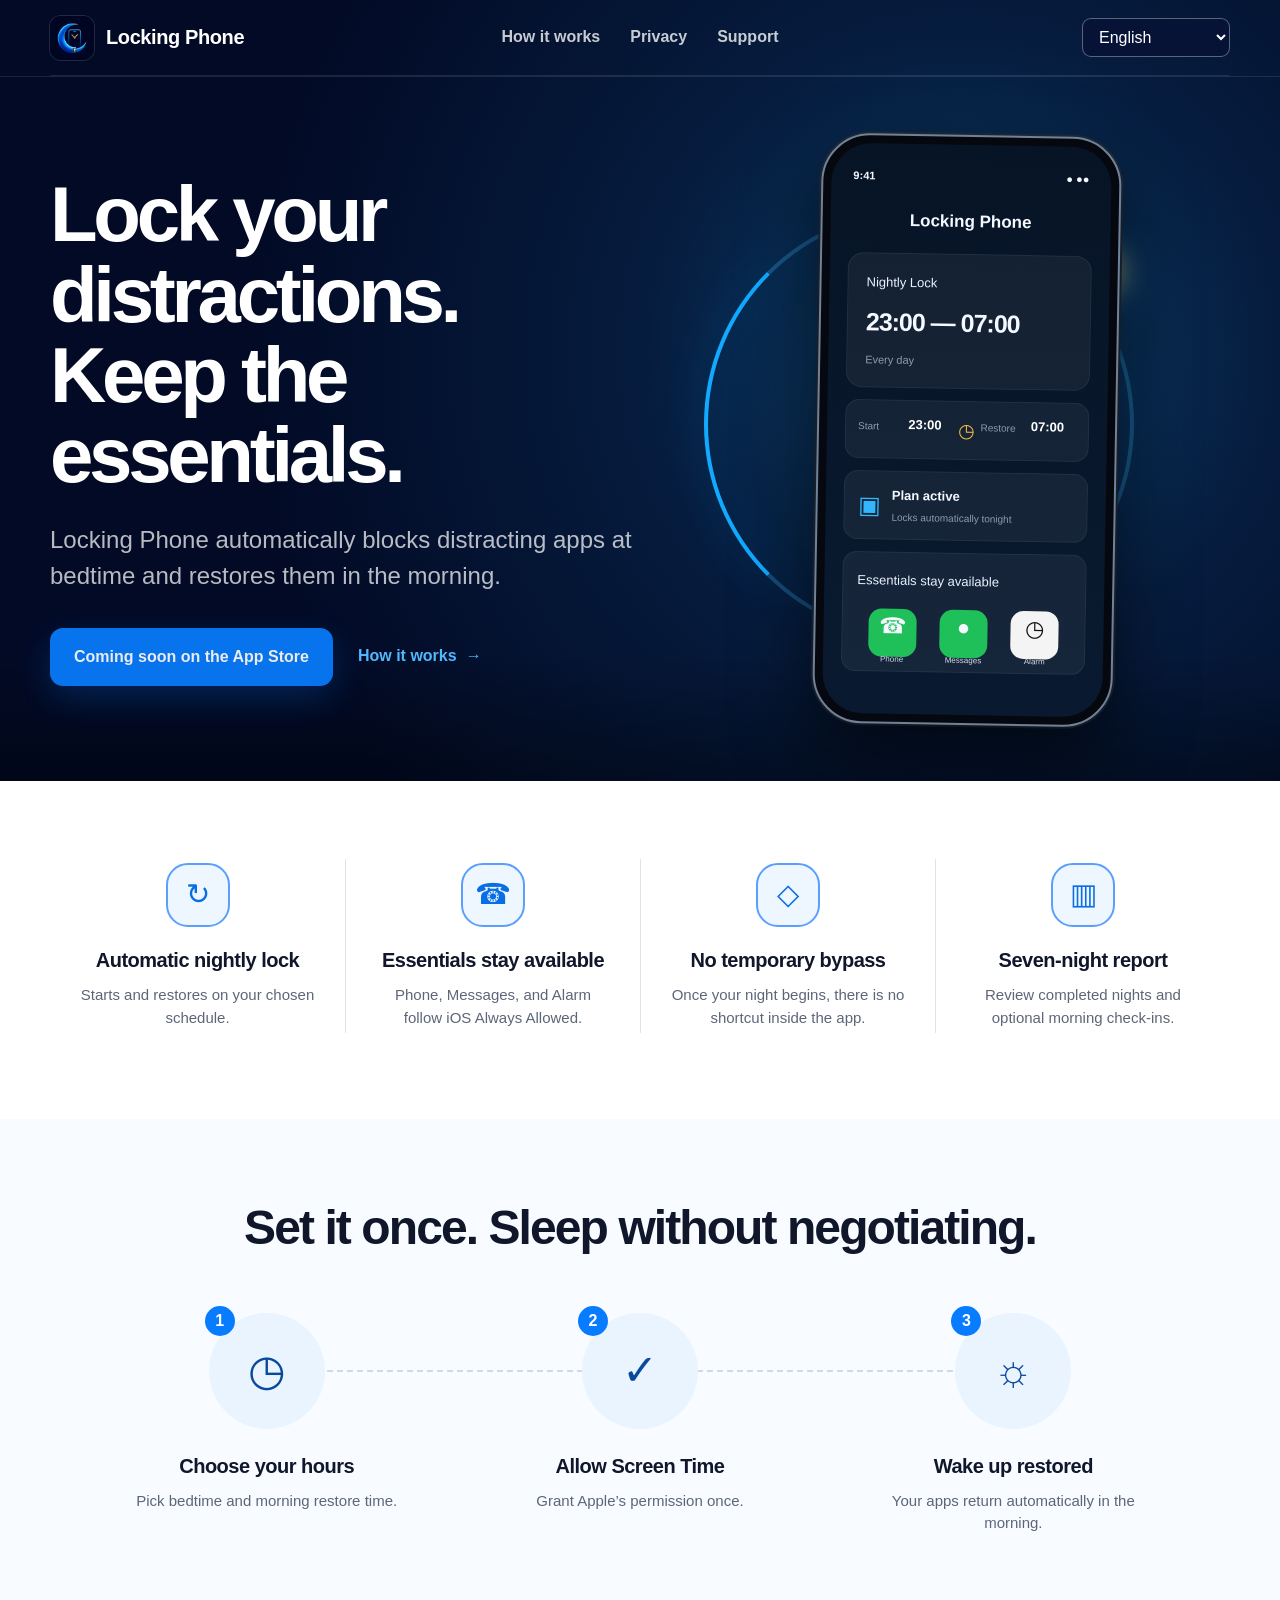
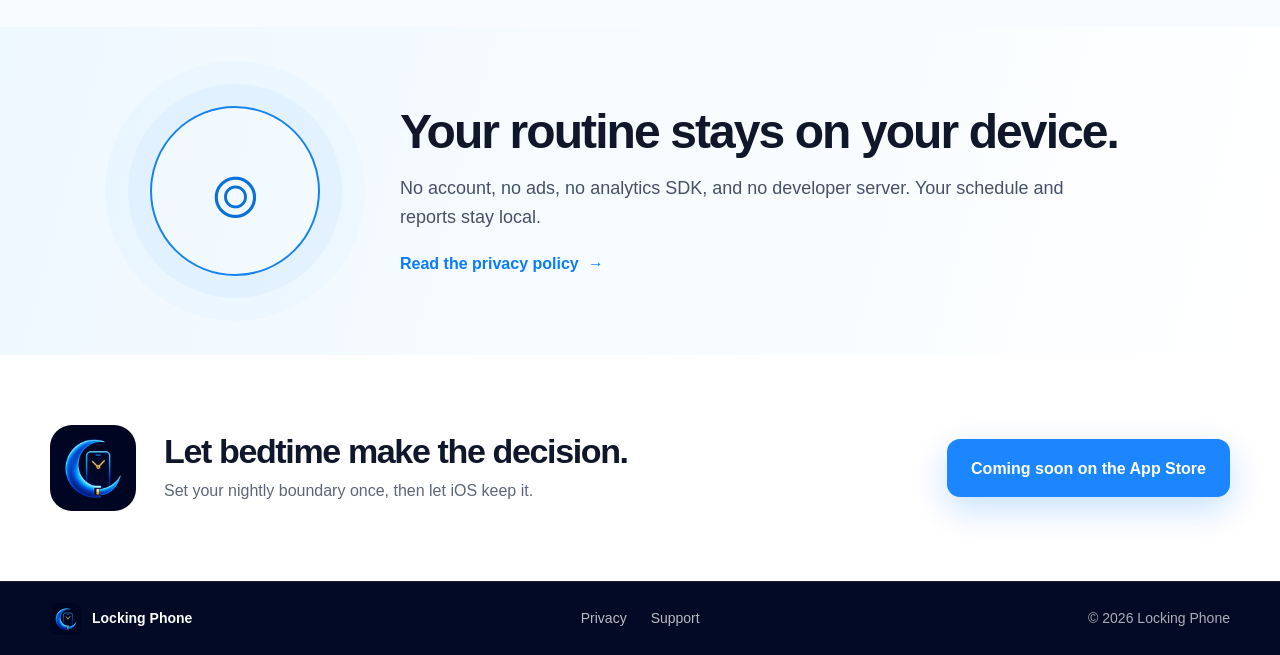
==== index.html @ f1afa605 "feat: add Locking Phone website" ====
<!doctype html>
<html lang="en">
<head>
  <meta charset="utf-8"><meta name="viewport" content="width=device-width, initial-scale=1"><meta name="color-scheme" content="light">
  <meta name="description" content="Lock distracting apps automatically at bedtime while Phone, Messages, and Alarm stay available.">
  <meta name="theme-color" content="#020a25"><meta name="robots" content="index,follow">
  <link rel="canonical" href="https://lockingphone.logihope.com/">
  <meta property="og:type" content="website"><meta property="og:site_name" content="Locking Phone"><meta property="og:title" content="Locking Phone · Lock your distractions at bedtime"><meta property="og:description" content="Automatically block distracting apps at bedtime and restore them in the morning."><meta property="og:url" content="https://lockingphone.logihope.com/"><meta property="og:image" content="https://lockingphone.logihope.com/assets/locking-phone-icon.png">
  <meta name="twitter:card" content="summary"><meta name="twitter:title" content="Locking Phone"><meta name="twitter:description" content="Lock your distractions. Keep the essentials."><meta name="twitter:image" content="https://lockingphone.logihope.com/assets/locking-phone-icon.png">
  <title>Locking Phone · Lock your distractions at bedtime</title>
  <link rel="icon" href="assets/locking-phone-icon.png"><link rel="apple-touch-icon" href="assets/locking-phone-icon.png"><link rel="stylesheet" href="styles.css">
</head>
<body class="home-page" data-page="home">
  <a class="skip-link" href="#content">Skip to content</a>
  <header class="site-header home-header"><div class="header-inner">
    <a class="brand" href="index.html" aria-label="Locking Phone home"><img src="assets/locking-phone-icon.png" alt="" width="44" height="44"><span>Locking Phone</span></a>
    <nav class="primary-nav" aria-label="Primary navigation"><a href="#how" data-home-copy="navHow">How it works</a><a href="privacy.html" data-home-copy="navPrivacy">Privacy</a><a href="support.html" data-home-copy="navSupport">Support</a></nav>
    <label class="language-control"><span class="sr-only">Language</span><select id="languageSelect" aria-label="Language"></select></label>
  </div></header>
  <main id="content">
    <section class="hero"><div class="hero-inner">
      <div class="hero-copy"><h1 data-home-copy="heroTitle">Lock your distractions.<br>Keep the essentials.</h1><p data-home-copy="heroBody">Locking Phone automatically blocks distracting apps at bedtime and restores them in the morning.</p><div class="hero-actions"><span class="store-button is-disabled" aria-disabled="true" data-home-copy="download">Coming soon on the App Store</span><a class="text-link" href="#how"><span data-home-copy="howLink">How it works</span><span aria-hidden="true">→</span></a></div></div>
      <div class="phone-stage" aria-label="Locking Phone schedule preview"><div class="moon-orbit" aria-hidden="true"></div><div class="phone-frame"><div class="phone-screen">
        <div class="phone-status"><span>9:41</span><span>● ●●</span></div><div class="phone-title">Locking Phone</div>
        <div class="schedule-card"><span class="screen-label" data-home-copy="previewLabel">Nightly Lock</span><strong>23:00 — 07:00</strong><span class="screen-muted" data-home-copy="previewEvery">Every day</span></div>
        <div class="schedule-row"><span data-home-copy="previewStart">Start</span><strong>23:00</strong><span class="clock-dot">◷</span><span data-home-copy="previewEnd">Restore</span><strong>07:00</strong></div>
        <div class="active-row"><span class="lock-symbol" aria-hidden="true">▣</span><span><strong data-home-copy="previewActive">Plan active</strong><small data-home-copy="previewHint">Locks automatically tonight</small></span></div>
        <div class="essential-card"><span class="screen-label" data-home-copy="previewAllowed">Essentials stay available</span><div class="essential-icons"><span>☎<small data-home-copy="phone">Phone</small></span><span>●<small data-home-copy="messages">Messages</small></span><span>◷<small data-home-copy="alarm">Alarm</small></span></div></div>
      </div></div></div>
    </div></section>
    <section class="benefits" aria-labelledby="benefits-title"><h2 id="benefits-title" class="sr-only">Features</h2><div class="benefit-list">
      <article><span class="feature-icon">↻</span><h3 data-home-copy="feature1Title">Automatic nightly lock</h3><p data-home-copy="feature1Body">Starts and restores on your chosen schedule.</p></article>
      <article><span class="feature-icon">☎</span><h3 data-home-copy="feature2Title">Essentials stay available</h3><p data-home-copy="feature2Body">Phone, Messages, and Alarm follow iOS Always Allowed.</p></article>
      <article><span class="feature-icon">◇</span><h3 data-home-copy="feature3Title">No temporary bypass</h3><p data-home-copy="feature3Body">Once your night begins, there is no shortcut inside the app.</p></article>
      <article><span class="feature-icon">▥</span><h3 data-home-copy="feature4Title">Seven-night report</h3><p data-home-copy="feature4Body">Review completed nights and optional morning check-ins.</p></article>
    </div></section>
    <section class="how-section" id="how"><div class="section-inner"><h2 data-home-copy="howTitle">Set it once. Sleep without negotiating.</h2><div class="steps">
      <article><span class="step-number">1</span><div class="step-illustration">◷</div><h3 data-home-copy="step1Title">Choose your hours</h3><p data-home-copy="step1Body">Pick bedtime and morning restore time.</p></article>
      <article><span class="step-number">2</span><div class="step-illustration">✓</div><h3 data-home-copy="step2Title">Allow Screen Time</h3><p data-home-copy="step2Body">Grant Apple’s permission once.</p></article>
      <article><span class="step-number">3</span><div class="step-illustration">☼</div><h3 data-home-copy="step3Title">Wake up restored</h3><p data-home-copy="step3Body">Your apps return automatically in the morning.</p></article>
    </div></div></section>
    <section class="privacy-band"><div class="privacy-inner"><div class="privacy-mark" aria-hidden="true">⌾</div><div><h2 data-home-copy="privacyTitle">Your routine stays on your device.</h2><p data-home-copy="privacyBody">No account, no ads, no analytics SDK, and no developer server. Your schedule and reports stay local.</p><a href="privacy.html" class="text-link"><span data-home-copy="privacyLink">Read the privacy policy</span><span aria-hidden="true">→</span></a></div></div></section>
    <section class="final-cta"><img src="assets/locking-phone-icon.png" alt="" width="86" height="86"><div><h2 data-home-copy="ctaTitle">Let bedtime make the decision.</h2><p data-home-copy="ctaBody">Set your nightly boundary once, then let iOS keep it.</p></div><span class="store-button is-disabled" aria-disabled="true" data-home-copy="download">Coming soon on the App Store</span></section>
  </main>
  <footer class="site-footer home-footer"><a class="footer-brand" href="index.html"><img src="assets/locking-phone-icon.png" alt="" width="32" height="32"><span>Locking Phone</span></a><nav aria-label="Footer"><a href="privacy.html" data-home-copy="navPrivacy">Privacy</a><a href="support.html" data-home-copy="navSupport">Support</a></nav><span>© <span id="copyrightYear"></span> Locking Phone</span></footer>
  <script src="home.js"></script>
</body>
</html>
---- styles.css ----
:root {
  --navy-950: #020a25;
  --navy-900: #061336;
  --ink: #10172b;
  --muted: #5d6678;
  --line: #dfe4ec;
  --blue: #087cff;
  --blue-dark: #045fd1;
  --amber: #f4b843;
  --surface: #ffffff;
  --page: #f7f9fc;
  --max-width: 1180px;
}

* { box-sizing: border-box; }

html { scroll-behavior: smooth; }

body {
  margin: 0;
  color: var(--ink);
  background: var(--surface);
  font-family: -apple-system, BlinkMacSystemFont, "Segoe UI", Roboto, Helvetica, Arial, sans-serif;
  font-size: 16px;
  line-height: 1.65;
  text-rendering: optimizeLegibility;
}

a { color: var(--blue-dark); text-underline-offset: 3px; }
a:hover { color: var(--blue); }

.skip-link {
  position: fixed;
  z-index: 100;
  top: 12px;
  left: 12px;
  padding: 9px 13px;
  border-radius: 8px;
  color: white;
  background: var(--blue-dark);
  transform: translateY(-150%);
}

.skip-link:focus { transform: translateY(0); }

.site-header {
  color: white;
  background: var(--navy-950);
  border-bottom: 1px solid rgba(255, 255, 255, 0.1);
}

.header-inner {
  width: min(calc(100% - 40px), var(--max-width));
  min-height: 76px;
  margin: 0 auto;
  display: grid;
  grid-template-columns: 1fr auto 1fr;
  align-items: center;
  gap: 28px;
}

.brand {
  display: inline-flex;
  align-items: center;
  gap: 12px;
  width: fit-content;
  color: white;
  font-size: 20px;
  font-weight: 720;
  letter-spacing: -0.02em;
  text-decoration: none;
}

.brand img {
  border-radius: 11px;
  box-shadow: 0 0 0 1px rgba(255, 255, 255, 0.12);
}

.primary-nav { display: flex; align-self: stretch; gap: 30px; }

.primary-nav a {
  position: relative;
  display: inline-flex;
  align-items: center;
  color: rgba(255, 255, 255, 0.78);
  font-weight: 620;
  text-decoration: none;
}

.primary-nav a:hover,
.primary-nav a[aria-current="page"] { color: white; }

.primary-nav a[aria-current="page"]::after {
  content: "";
  position: absolute;
  right: 0;
  bottom: 0;
  left: 0;
  height: 3px;
  background: var(--blue);
}

.language-control { justify-self: end; }

.language-control select {
  min-width: 148px;
  border: 1px solid rgba(255, 255, 255, 0.34);
  border-radius: 9px;
  padding: 9px 35px 9px 12px;
  color: white;
  background: var(--navy-900);
  font: inherit;
}

.language-control select:focus-visible,
a:focus-visible {
  outline: 3px solid var(--amber);
  outline-offset: 3px;
}

.page-shell {
  width: min(calc(100% - 40px), var(--max-width));
  min-height: calc(100vh - 150px);
  margin: 0 auto;
  display: grid;
  grid-template-columns: 220px minmax(0, 760px);
  justify-content: center;
  gap: 66px;
  padding: 46px 0 72px;
}

.toc {
  position: sticky;
  top: 28px;
  align-self: start;
  padding: 10px 28px 18px 0;
  border-right: 1px solid var(--line);
}

.toc strong {
  display: block;
  margin-bottom: 12px;
  color: var(--blue-dark);
  font-size: 14px;
}

.toc nav { display: grid; gap: 8px; }

.toc a {
  color: var(--muted);
  font-size: 14px;
  text-decoration: none;
}

.toc a:hover { color: var(--blue-dark); }

.document { min-width: 0; }

.document-header { padding-bottom: 18px; }

h1 {
  margin: 0;
  font-size: clamp(38px, 5vw, 56px);
  line-height: 1.08;
  letter-spacing: -0.045em;
}

.lead {
  margin: 9px 0 3px;
  color: var(--blue);
  font-size: clamp(19px, 2.2vw, 24px);
  font-weight: 690;
  line-height: 1.35;
}

.updated { margin: 8px 0 0; color: var(--muted); font-size: 14px; }
.intro { margin: 4px 0 30px; color: #30394d; font-size: 17px; }

.policy-section {
  padding: 0 0 25px;
  scroll-margin-top: 24px;
}

.policy-section + .policy-section { border-top: 1px solid var(--line); padding-top: 25px; }

h2 {
  margin: 0 0 8px;
  font-size: 23px;
  line-height: 1.25;
  letter-spacing: -0.025em;
}

.policy-section p { margin: 0; color: #30394d; }
.policy-section p + p { margin-top: 10px; }
.policy-section ul { margin: 10px 0 0; padding-inline-start: 22px; color: #30394d; }
.policy-section li + li { margin-top: 6px; }

.contact-box {
  margin-top: 12px;
  padding: 16px 18px;
  border-left: 4px solid var(--amber);
  background: var(--page);
}

.contact-box p { margin: 0; }

.site-footer {
  min-height: 74px;
  padding: 18px max(20px, calc((100% - var(--max-width)) / 2));
  display: flex;
  align-items: center;
  justify-content: space-between;
  gap: 24px;
  color: var(--muted);
  background: var(--page);
  border-top: 1px solid var(--line);
  font-size: 14px;
}

.site-footer nav { display: flex; gap: 24px; }
.site-footer a { color: var(--muted); text-decoration: none; }
.noscript { margin: 20px auto; max-width: 760px; padding: 20px; }
.sr-only { position: absolute; width: 1px; height: 1px; overflow: hidden; clip: rect(0, 0, 0, 0); white-space: nowrap; }

[dir="rtl"] .toc { padding: 10px 0 18px 28px; border-right: 0; border-left: 1px solid var(--line); }

@media (max-width: 820px) {
  .header-inner {
    width: min(calc(100% - 28px), var(--max-width));
    min-height: auto;
    grid-template-columns: 1fr auto;
    gap: 8px 14px;
    padding: 12px 0 0;
  }

  .brand { font-size: 18px; }
  .brand img { width: 38px; height: 38px; }
  .language-control select { min-width: 126px; max-width: 150px; }
  .primary-nav { grid-column: 1 / -1; order: 3; min-height: 48px; justify-content: center; }

  .page-shell {
    width: min(calc(100% - 32px), 720px);
    display: block;
    padding: 38px 0 56px;
  }

  .toc { display: none; }
  h1 { font-size: 39px; }
  .intro { font-size: 16px; }
  .site-footer { align-items: flex-start; flex-direction: column; gap: 10px; }
}

@media (prefers-reduced-motion: reduce) {
  html { scroll-behavior: auto; }
}

/* Marketing home */
.home-page { background: #fff; }
.home-page .site-header { position: absolute; z-index: 10; width: 100%; background: transparent; }
.home-page .site-header .header-inner { border-bottom: 1px solid rgba(255,255,255,.1); }
.home-page h2 { font-size: clamp(30px, 4vw, 48px); line-height: 1.12; letter-spacing: -.04em; }
.hero { position: relative; min-height: 720px; overflow: hidden; color: white; background: radial-gradient(circle at 75% 45%, #0b416b 0, #061c3e 30%, #020a25 68%); }
.hero::after { content:""; position:absolute; inset:auto 0 0; height:130px; background:linear-gradient(180deg, transparent, rgba(0,0,0,.32)); pointer-events:none; }
.hero-inner { position:relative; z-index:1; width:min(calc(100% - 40px), var(--max-width)); min-height:720px; margin:0 auto; padding:135px 0 56px; display:grid; grid-template-columns:1.05fr .95fr; align-items:center; gap:72px; }
.hero-copy h1 { max-width:660px; color:white; font-size:clamp(50px, 6.2vw, 78px); line-height:1.03; letter-spacing:-.055em; }
.hero-copy p { max-width:610px; margin:26px 0 0; color:rgba(255,255,255,.72); font-size:clamp(19px,2vw,24px); line-height:1.5; }
.hero-actions { margin-top:34px; display:flex; align-items:center; flex-wrap:wrap; gap:25px; }
.store-button { display:inline-flex; min-height:58px; align-items:center; justify-content:center; padding:0 24px; border-radius:13px; color:white; background:#087cff; box-shadow:0 12px 34px rgba(8,124,255,.25); font-weight:750; line-height:1.2; text-decoration:none; }
.store-button.is-disabled { cursor:default; opacity:.92; }
.text-link { display:inline-flex; align-items:center; gap:9px; color:#087cff; font-weight:720; text-decoration:none; }
.hero .text-link { color:#51b8ff; }
.phone-stage { position:relative; min-height:560px; display:grid; place-items:center; }
.moon-orbit { position:absolute; width:430px; height:430px; border:4px solid rgba(57,181,255,.3); border-left-color:#11aaff; border-radius:50%; filter:drop-shadow(0 0 22px rgba(8,156,255,.42)); transform:translate(-48px,-6px); }
.moon-orbit::after { content:""; position:absolute; width:44px; height:44px; top:37px; right:9px; border-radius:50%; background:#f7c95c; box-shadow:0 0 28px rgba(247,201,92,.7); }
.phone-frame { position:relative; z-index:2; width:300px; height:590px; padding:8px; border:2px solid #718199; border-radius:49px; background:#05080f; box-shadow:0 34px 75px rgba(0,0,0,.6),0 0 0 2px #202b38; transform:rotate(1deg); }
.phone-screen { height:100%; overflow:hidden; padding:23px 18px; border-radius:40px; color:#f5f8ff; background:linear-gradient(180deg,#071426,#091a30); }
.phone-status { display:flex; justify-content:space-between; padding:0 4px; font-size:11px; font-weight:700; }
.phone-title { margin:22px 0 18px; text-align:center; font-size:17px; font-weight:750; }
.schedule-card,.essential-card,.active-row,.schedule-row { border:1px solid rgba(255,255,255,.06); background:rgba(255,255,255,.055); }
.schedule-card { display:grid; gap:8px; padding:18px; border-radius:16px; }
.schedule-card strong { font-size:25px; letter-spacing:-.04em; }
.schedule-card strong,.schedule-row strong { direction:ltr; unicode-bidi:isolate; }
.screen-label { font-size:13px; color:#eaf2ff; }.screen-muted { font-size:11px; color:#8e9bb0; }
.schedule-row { margin-top:12px; padding:13px 12px; display:grid; grid-template-columns:1fr 1fr auto 1fr 1fr; gap:5px; align-items:end; border-radius:14px; font-size:10px; color:#8e9bb0; }
.schedule-row strong { color:white; font-size:13px; }.clock-dot { color:var(--amber); font-size:19px; grid-row:1/3; grid-column:3; align-self:center; }
.active-row { margin-top:12px; padding:13px; display:flex; align-items:center; gap:11px; border-radius:14px; }
.active-row strong,.active-row small { display:block; }.active-row strong{font-size:13px}.active-row small{margin-top:3px;color:#8e9bb0;font-size:10px}.lock-symbol{color:#32b7ff;font-size:24px}
.essential-card{margin-top:12px;padding:14px;border-radius:14px}.essential-icons{display:flex;justify-content:space-around;margin-top:15px}.essential-icons>span{display:grid;place-items:center;width:48px;height:48px;border-radius:13px;background:#1fbf59;font-size:22px}.essential-icons>span:last-child{color:#121212;background:#f4f4f5}.essential-icons small{margin-top:8px;color:#d5dbea;font-size:8px;white-space:nowrap}
.benefits { width:min(calc(100% - 40px),var(--max-width)); margin:0 auto; padding:78px 0 86px; }
.benefit-list { display:grid; grid-template-columns:repeat(4,1fr); }
.benefit-list article { padding:4px 30px; text-align:center; }.benefit-list article+article{border-inline-start:1px solid var(--line)}
.feature-icon { display:grid; place-items:center; width:64px; height:64px; margin:0 auto 21px; border:2px solid #5a9eff; border-radius:22px; color:#086ee3; background:#eef7ff; font-size:29px; }
.benefit-list h3,.steps h3 { margin:0; font-size:20px; line-height:1.2; letter-spacing:-.025em; }.benefit-list p,.steps p{margin:12px auto 0;color:var(--muted);font-size:15px;line-height:1.5}
.how-section { padding:82px 0 92px; background:#f8fbff; }.section-inner{width:min(calc(100% - 40px),1040px);margin:0 auto}.section-inner>h2{text-align:center}
.steps { position:relative; margin-top:58px; display:grid; grid-template-columns:repeat(3,1fr); gap:80px; }.steps::before{content:"";position:absolute;top:57px;left:17%;right:17%;border-top:2px dashed #cfdae8}
.steps article{position:relative;text-align:center}.step-number{position:absolute;z-index:2;top:-7px;left:calc(50% - 62px);display:grid;place-items:center;width:30px;height:30px;border-radius:50%;color:white;background:#087cff;font-weight:800}.step-illustration{position:relative;z-index:1;display:grid;place-items:center;width:116px;height:116px;margin:0 auto 25px;border-radius:50%;color:#0a4a9d;background:#eaf4ff;font-size:43px}
.privacy-band{padding:78px 20px;background:linear-gradient(105deg,#eef8ff,#fff)}.privacy-inner{width:min(100%,980px);margin:0 auto;display:grid;grid-template-columns:190px 1fr;align-items:center;gap:60px}.privacy-mark{display:grid;place-items:center;width:170px;height:170px;border:2px solid #1783ef;border-radius:50%;color:#0870db;box-shadow:0 0 0 22px rgba(8,124,255,.04),0 0 0 45px rgba(8,124,255,.025);font-size:78px}.privacy-inner p{max-width:690px;margin:15px 0 18px;color:#465167;font-size:18px}
.final-cta{width:min(calc(100% - 40px),var(--max-width));margin:0 auto;padding:70px 0;display:grid;grid-template-columns:auto 1fr auto;align-items:center;gap:28px}.final-cta img{border-radius:22px}.final-cta h2{margin:0;font-size:34px}.final-cta p{margin:8px 0 0;color:var(--muted)}
.home-footer{color:rgba(255,255,255,.67);background:var(--navy-950);border-top-color:rgba(255,255,255,.1)}.footer-brand{display:flex;align-items:center;gap:10px;color:white!important;font-weight:720;text-decoration:none}.footer-brand img{border-radius:8px}.home-footer a{color:rgba(255,255,255,.72)}
[dir="rtl"] .hero-copy,[dir="rtl"] .privacy-inner{text-align:right}

@media(max-width:900px){.hero-inner{grid-template-columns:1fr;gap:28px;padding-top:180px;text-align:center}.hero-copy h1,.hero-copy p{margin-inline:auto}.hero-actions{justify-content:center}.hero{min-height:auto}.phone-stage{min-height:600px}.benefit-list{grid-template-columns:repeat(2,1fr);gap:48px 0}.benefit-list article:nth-child(3){border-inline-start:0}.steps{gap:30px}.final-cta{grid-template-columns:auto 1fr}.final-cta .store-button{grid-column:1/-1}.home-footer{align-items:center;flex-direction:row;flex-wrap:wrap}}
@media(max-width:620px){.home-page .header-inner{background:rgba(2,10,37,.7);backdrop-filter:blur(14px)}.hero-inner{width:min(calc(100% - 32px),var(--max-width));padding-top:190px}.hero-copy h1{font-size:43px}.hero-copy p{font-size:18px}.phone-stage{min-height:530px}.phone-frame{width:266px;height:525px;border-radius:43px}.phone-screen{border-radius:35px}.moon-orbit{width:340px;height:340px}.benefits{padding:62px 0}.benefit-list{grid-template-columns:1fr}.benefit-list article{padding:28px 22px}.benefit-list article+article{border-inline-start:0;border-top:1px solid var(--line)}.steps{grid-template-columns:1fr;gap:45px}.steps::before{display:none}.privacy-inner{grid-template-columns:1fr;text-align:center;gap:42px}.privacy-mark{margin:auto}.final-cta{grid-template-columns:1fr;text-align:center}.final-cta img{margin:auto}.home-footer{align-items:flex-start;flex-direction:column}.home-footer nav{order:3}}
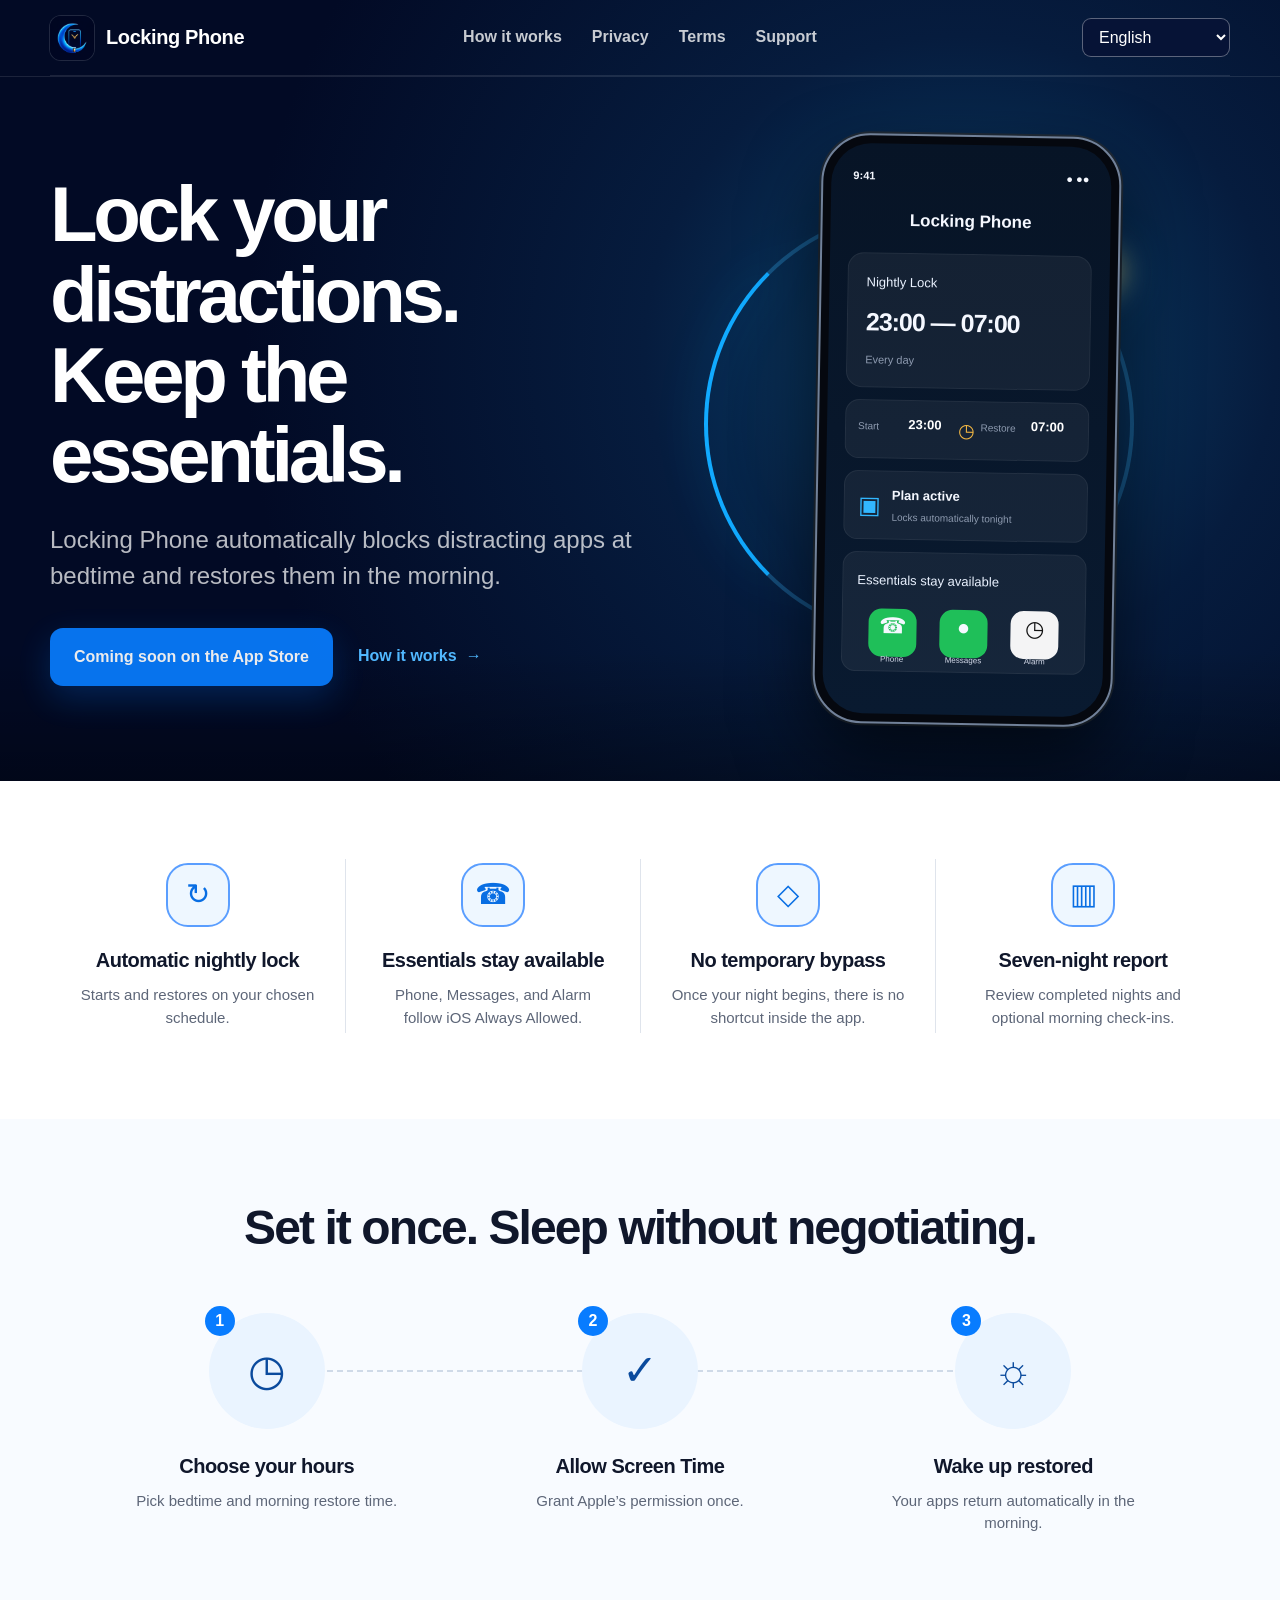
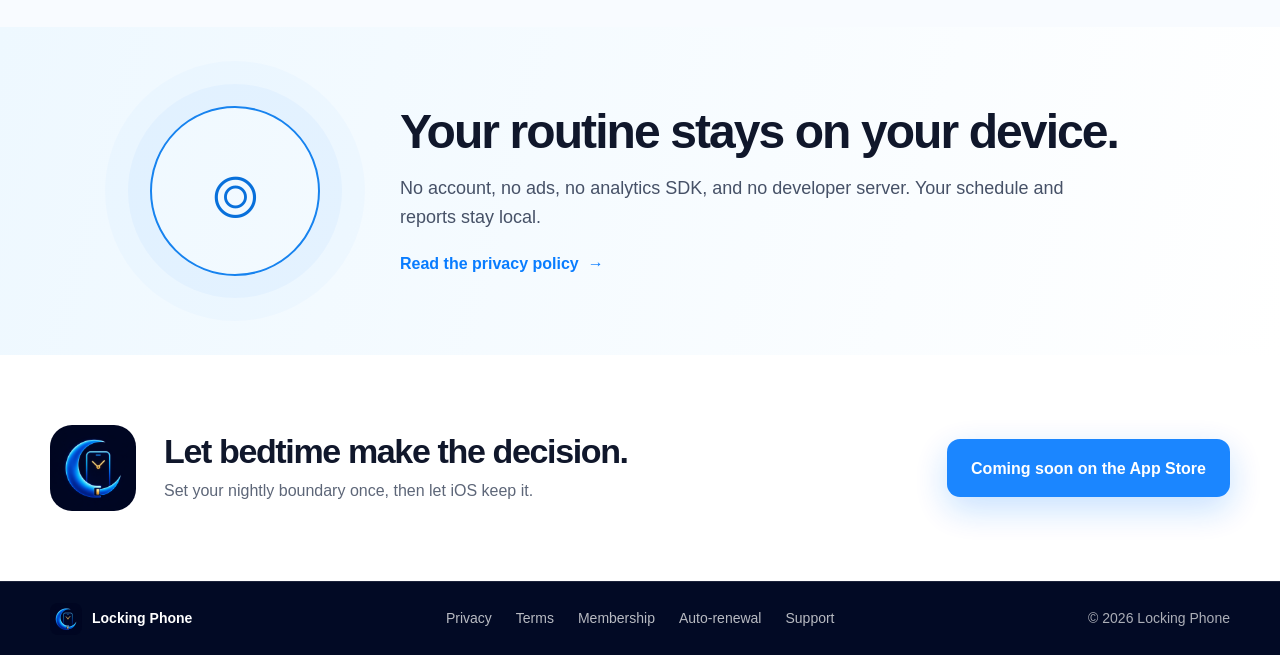
==== commit fafc9467: "Integrate legal pages across website" ====
--- a/index.html
+++ b/index.html
@@ -14,7 +14,7 @@
   <a class="skip-link" href="#content">Skip to content</a>
   <header class="site-header home-header"><div class="header-inner">
     <a class="brand" href="index.html" aria-label="Locking Phone home"><img src="assets/locking-phone-icon.png" alt="" width="44" height="44"><span>Locking Phone</span></a>
-    <nav class="primary-nav" aria-label="Primary navigation"><a href="#how" data-home-copy="navHow">How it works</a><a href="privacy.html" data-home-copy="navPrivacy">Privacy</a><a href="support.html" data-home-copy="navSupport">Support</a></nav>
+    <nav class="primary-nav" aria-label="Primary navigation"><a href="#how" data-home-copy="navHow">How it works</a><a href="privacy.html" data-home-copy="navPrivacy">Privacy</a><a href="terms.html" data-home-copy="navTerms">Terms</a><a href="support.html" data-home-copy="navSupport">Support</a></nav>
     <label class="language-control"><span class="sr-only">Language</span><select id="languageSelect" aria-label="Language"></select></label>
   </div></header>
   <main id="content">
@@ -42,7 +42,7 @@
     <section class="privacy-band"><div class="privacy-inner"><div class="privacy-mark" aria-hidden="true">⌾</div><div><h2 data-home-copy="privacyTitle">Your routine stays on your device.</h2><p data-home-copy="privacyBody">No account, no ads, no analytics SDK, and no developer server. Your schedule and reports stay local.</p><a href="privacy.html" class="text-link"><span data-home-copy="privacyLink">Read the privacy policy</span><span aria-hidden="true">→</span></a></div></div></section>
     <section class="final-cta"><img src="assets/locking-phone-icon.png" alt="" width="86" height="86"><div><h2 data-home-copy="ctaTitle">Let bedtime make the decision.</h2><p data-home-copy="ctaBody">Set your nightly boundary once, then let iOS keep it.</p></div><span class="store-button is-disabled" aria-disabled="true" data-home-copy="download">Coming soon on the App Store</span></section>
   </main>
-  <footer class="site-footer home-footer"><a class="footer-brand" href="index.html"><img src="assets/locking-phone-icon.png" alt="" width="32" height="32"><span>Locking Phone</span></a><nav aria-label="Footer"><a href="privacy.html" data-home-copy="navPrivacy">Privacy</a><a href="support.html" data-home-copy="navSupport">Support</a></nav><span>© <span id="copyrightYear"></span> Locking Phone</span></footer>
+  <footer class="site-footer home-footer"><a class="footer-brand" href="index.html"><img src="assets/locking-phone-icon.png" alt="" width="32" height="32"><span>Locking Phone</span></a><nav aria-label="Footer"><a href="privacy.html" data-home-copy="navPrivacy">Privacy</a><a href="terms.html" data-home-copy="navTerms">Terms</a><a href="membership.html" data-home-copy="navMembership">Membership</a><a href="auto-renewal.html" data-home-copy="navRenewal">Auto-renewal</a><a href="support.html" data-home-copy="navSupport">Support</a></nav><span>© <span id="copyrightYear"></span> Locking Phone</span></footer>
   <script src="home.js"></script>
 </body>
 </html>
--- a/styles.css
+++ b/styles.css
@@ -204,6 +204,18 @@
 
 .contact-box p { margin: 0; }
 
+.related-documents {
+  margin-top: 18px;
+  padding: 22px 24px;
+  border: 1px solid var(--line);
+  border-radius: 16px;
+  background: var(--page);
+}
+
+.related-documents h2 { font-size: 18px; }
+.related-documents nav { display: flex; flex-wrap: wrap; gap: 10px 22px; }
+.related-documents a { font-weight: 620; text-decoration: none; }
+
 .site-footer {
   min-height: 74px;
   padding: 18px max(20px, calc((100% - var(--max-width)) / 2));
@@ -217,7 +229,7 @@
   font-size: 14px;
 }
 
-.site-footer nav { display: flex; gap: 24px; }
+.site-footer nav { display: flex; flex-wrap: wrap; justify-content: flex-end; gap: 8px 24px; }
 .site-footer a { color: var(--muted); text-decoration: none; }
 .noscript { margin: 20px auto; max-width: 760px; padding: 20px; }
 .sr-only { position: absolute; width: 1px; height: 1px; overflow: hidden; clip: rect(0, 0, 0, 0); white-space: nowrap; }
@@ -248,6 +260,7 @@
   h1 { font-size: 39px; }
   .intro { font-size: 16px; }
   .site-footer { align-items: flex-start; flex-direction: column; gap: 10px; }
+  .site-footer nav { justify-content: flex-start; }
 }
 
 @media (prefers-reduced-motion: reduce) {
